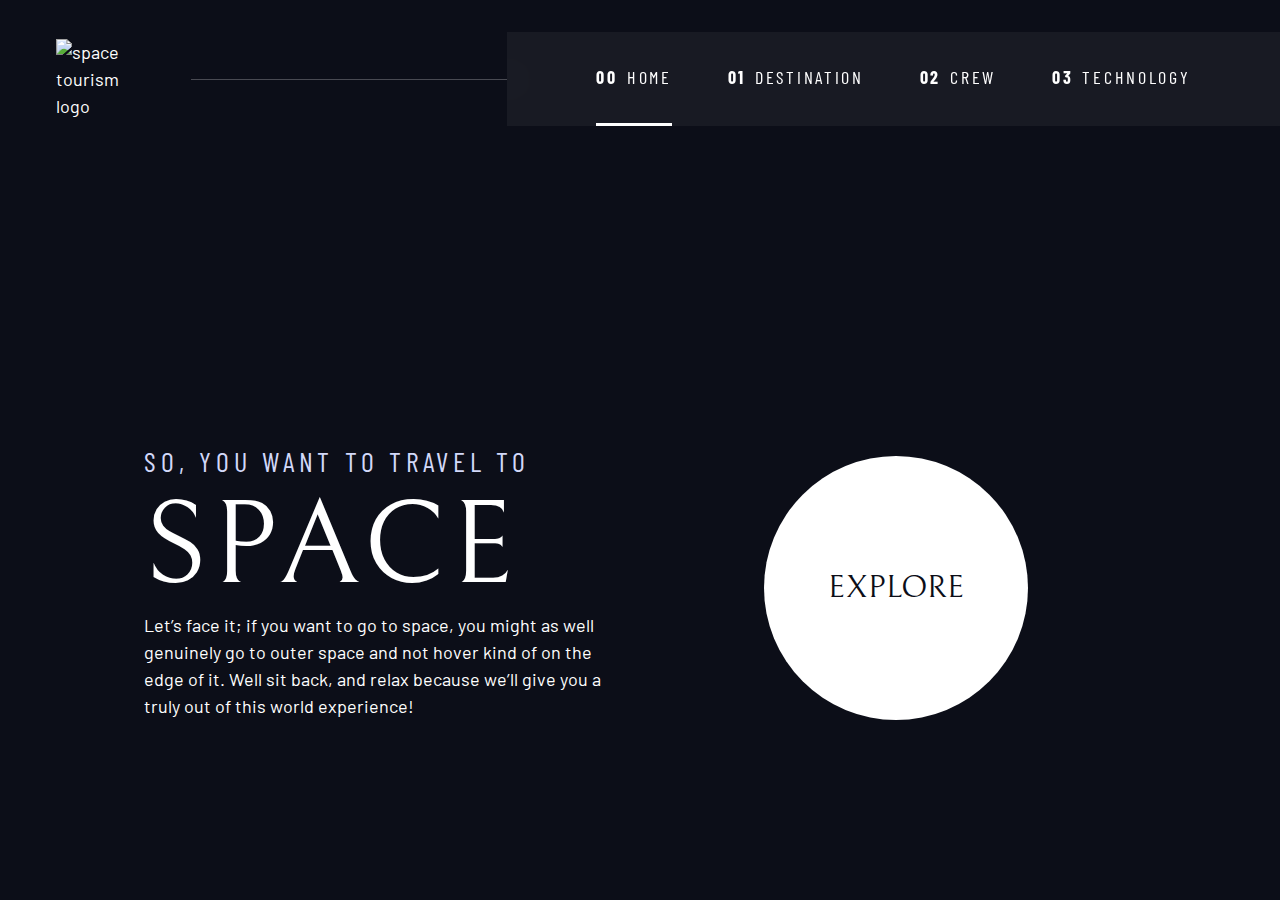
==== index.html @ 0f691ada "Rename homepage.html to index.html" ====
<!DOCTYPE html>
<html lang="en">

<head>
    <meta charset="UTF-8">
    <meta name="viewport" content="width=device-width, initial-scale=1.0">

    <link rel="icon" type="image/png" sizes="32x32" href="./assets/favicon-32x32.png">

    <title>Frontend Mentor | Space tourism website</title>
    <link rel="preconnect" href="https://fonts.googleapis.com">
    <link rel="preconnect" href="https://fonts.gstatic.com" crossorigin>
    <link
        href="https://fonts.googleapis.com/css2?family=Barlow+Condensed:wght@400;700&family=Bellefair&family=Barlow:wght@400;700&display=swap"
        rel="stylesheet">
    <!-- Custom CSS -->
    <link rel="stylesheet" href="index.css">
    <script src="navigation.js" defer></script>
</head>

<body class="home">

    <header class="primary-header flex">
        <div>
            <img src="./assets/shared/logo.svg" alt="space tourism logo" class="logo">
        </div>
        <button class="mobile-nav-toggle" aria-controls="primary-navigation"><span class="sr-only"
                aria-expanded="false">Menu</span></button>
        <nav>
            <ul id="primary-navigation" data-visible="false" class="primary-navigation underline-indicators flex">
                <li class="active"><a href="homepage.html"
                        class="ff-sans-cond text-white letter-spacing-2 uppercase"><span
                            aira-hidden="true">00</span>Home</a>
                <li><a href="destination.html" class="ff-sans-cond text-white letter-spacing-2 uppercase"><span
                            aira-hidden="true">01</span>Destination</a>
                <li><a href="crew-commander.html" class="ff-sans-cond text-white letter-spacing-2 uppercase"><span
                            aira-hidden="true">02</span>Crew</a>
                <li><a href="technology.html" class="ff-sans-cond text-white letter-spacing-2 uppercase"><span
                            aira-hidden="true">03</span>Technology</a>

            </ul>
        </nav>

    </header>

    <main class="grid-container grid-container--home">
        <div>
            <h1 class="text-accent uppercase fs-500 ff-sans-cond letter-spacing-1">So, you want to travel to
                <span class="d-block ff-serif uppercase fs-900 text-white">Space</span>
            </h1>
            <p>Let’s face it; if you want to go to space, you might as well genuinely go to
                outer space and not hover kind of on the edge of it. Well sit back, and relax
                because we’ll give you a truly out of this world experience!
            </p>
        </div>
        <div>
            <a href="destination.html" class="large-button uppercase ff-serif text-dark bg-white">Explore</a>
        </div>
    </main>

</body>

</html>
---- index.css ----
/* ------------------- */
/* Custom properties   */
/* ------------------- */

:root {
    /* colors */
    --clr-dark: 230 35% 7%;
    --clr-light: 231 77% 90%;
    --clr-white: 0 0% 100%;
    
    /* font-sizes */
    --fs-900: clamp(5rem, 8vw + 1rem, 9.375rem);
    --fs-800: 3.5rem;
    --fs-700: 1.5rem;
    --fs-600: 1rem;
    --fs-500: 1rem;
    --fs-400: 0.9375rem;
    --fs-300: 1rem;
    --fs-200: 0.875rem;
    
    /* font-families */
    --ff-serif: "Bellefair", serif;
    --ff-sans-cond: "Barlow Condensed", sans-serif;
    --ff-sans-normal: "Barlow", sans-serif;
}

@media (min-width: 35em) {
    :root {
        --fs-800: 5rem;
        --fs-700: 2.5rem;
        --fs-600: 1.5rem;
        --fs-500: 1.25rem;
        --fs-400: 1rem;
    }
}

@media (min-width: 45em) {
    :root {
        /* font-sizes */
        --fs-800: 6.25rem;
        --fs-700: 3.5rem;
        --fs-600: 2rem;
        --fs-500: 1.75rem;
        --fs-400: 1.125rem;
    }
}


/* ------------------- */
/* Reset               */
/* ------------------- */

/* https://piccalil.li/blog/a-modern-css-reset/ */

/* Box sizing */
*,
*::before,
*::after {
    box-sizing: border-box;
}

/* Reset margins */
body,
h1,
h2,
h3,
h4,
h5,
p,
figure,
picture {
    margin: 0; 
}

h1,
h2,
h3,
h4,
h5,
h6,
p {
    font-weight: 400;
}

/* set up the body */
body {
    font-family: var(--ff-sans-normal);
    font-size: var(--fs-400);
    color: hsl( var(--clr-white) );
    background-color: hsl( var(--clr-dark) );
    line-height: 1.5;
    min-height: 100vh;
    
    display: grid;
    grid-template-rows: min-content 1fr;
    
    overflow-x: hidden;
}

/* make images easier to work with */
img,
picutre {
    max-width: 100%;
    display: block;
}

/* make form elements easier to work with */
input,
button,
textarea,
select {
    font: inherit;
}

/* remove animations for people who've turned them off */
@media (prefers-reduced-motion: reduce) {  
  *,
  *::before,
  *::after {
    animation-duration: 0.01ms !important;
    animation-iteration-count: 1 !important;
    transition-duration: 0.01ms !important;
    scroll-behavior: auto !important;
  }
}


/* ------------------- */
/* Utility classes     */
/* ------------------- */

/* general */

.flex {
    display: flex;
    gap: var(--gap, 1rem);
}

.grid {
    display: grid;
    gap: var(--gap, 1rem);
}

.d-block {
    display: block;
}

.flow > *:where(:not(:first-child)) {
    margin-top: var(--flow-space, 1rem);
}

.flow--space-small {
    --flow-space: .75rem;
}

.container {
    padding-inline: 2em;
    margin-inline: auto;
    max-width: 80rem;
}

.sr-only {
  position: absolute; 
  width: 1px;
  height: 1px;
  padding: 0;
  margin: -1px; 
  overflow: hidden;
  clip: rect(0, 0, 0, 0);
  white-space: nowrap; /* added line */
  border: 0;
}

.skip-to-content {
    position: absolute;
    z-index: 9999;
    background: hsl( var(--clr-white) );
    color: hsl( var(--clr-dark) ); 
    padding: .5em 1em;
    margin-inline: auto;
    transform: translateY(-100%);
    transition: transform 250ms ease-in;
}

.skip-to-content:focus {
    transform: translateY(0);
}

/* colors */

.bg-dark { background-color: hsl( var(--clr-dark) );}
.bg-accent { background-color: hsl( var(--clr-light) );}
.bg-white { background-color: hsl( var(--clr-white) );}

.text-dark { color: hsl( var(--clr-dark) );}
.text-accent { color: hsl( var(--clr-light) );}
.text-white { color: hsl( var(--clr-white) );}

/* typography */

.ff-serif { font-family: var(--ff-serif); } 
.ff-sans-cond { font-family: var(--ff-sans-cond); } 
.ff-sans-normal { font-family: var(--ff-sans-normal); } 

.letter-spacing-1 { letter-spacing: 4.75px; } 
.letter-spacing-2 { letter-spacing: 2.7px; } 
.letter-spacing-3 { letter-spacing: 2.35px; } 

.uppercase { text-transform: uppercase; }

.fs-900 { font-size: var(--fs-900); }
.fs-800 { font-size: var(--fs-800); }
.fs-700 { font-size: var(--fs-700); }
.fs-600 { font-size: var(--fs-600); }
.fs-500 { font-size: var(--fs-500); }
.fs-400 { font-size: var(--fs-400); }
.fs-300 { font-size: var(--fs-300); }
.fs-200 { font-size: var(--fs-200); }

.fs-900,
.fs-800,
.fs-700,
.fs-600 {
    line-height: 1.1;
}

.numbered-title {
    font-family: var(--ff-sans-cond);
    font-size: var(--fs-500);
    text-transform: uppercase;
    letter-spacing: 4.72px; 
}

.numbered-title span {
    margin-right: .5em;
    font-weight: 700;
    color: hsl( var(--clr-white) / .25);
}


/* ------------------- */
/* Compontents         */
/* ------------------- */

.large-button {
    font-size: 2rem;
    position: relative;
    z-index: 1;
    display: inline-grid;
    place-items: center;
    padding: 0 2em;
    border-radius: 50%;
    aspect-ratio: 1;
    text-decoration: none;
}

.large-button::after {
    content: '';
    position: absolute;
    z-index: -1;
    width: 100%;
    height: 100%;
    background: hsl( var(--clr-white) / .1);
    border-radius: 50%;
    opacity: 0;
    transition: opacity 500ms linear, transform 750ms ease-in-out;
}
 
.large-button:hover::after,
.large-button:focus::after {
    opacity: 1;
    transform: scale(1.5);
}

/* primary-header */

.logo {
    margin: 1.5rem clamp(1.5rem, 5vw, 3.5rem);
}

.primary-header {
    justify-content: space-between;
    align-items: center;
}

.primary-navigation {
    --gap: clamp(1.5rem, 5vw, 3.5rem);
    --underline-gap: 2rem;
    list-style: none;
    padding: 0;
    margin: 0;
    background: hsl( var(--clr-white) / 0.05);
    backdrop-filter: blur(1.5rem);
}

.primary-navigation a {
    text-decoration: none;
}

.primary-navigation a > span {
    font-weight: 700;
    margin-right: .5em;
}

.mobile-nav-toggle {
    display: none;
}

@media (max-width: 35rem) {
    .primary-navigation {
        --underline-gap: .5rem;
        position: fixed;
        z-index: 1000;
        inset: 0 0 0 30%;
        list-style: none;
        padding: min(20rem, 15vh) 2rem;
        margin: 0;
        flex-direction: column;
        transform: translateX(100%);
        transition: transform 500ms ease-in-out;
    }
    
    .primary-navigation[data-visible="true"] {
        transform: translateX(0);
    }
    
    .primary-navigation.underline-indicators > .active {
       border: 0;
    }
    
    .mobile-nav-toggle {
        display: block;
        position: absolute;
        z-index: 2000;
        right: 1rem;
        top: 2rem;
        background: transparent;
        background-image: url(./assets/shared/icon-hamburger.svg);
        background-repeat: no-repeat;
        background-position: center;
        width: 1.5rem;
        aspect-ratio: 1;
        border: 0;
    }
    
    .mobile-nav-toggle[aria-expanded="true"] {
        background-image: url(./assets/shared/icon-close.svg);
    }
    
    .mobile-nav-toggle:focus-visible {
        outline: 5px solid white;
        outline-offset: 5px;
    }
    
}

@media (min-width: 35em) {
    .primary-navigation {
        padding-inline: clamp(3rem, 7vw, 7rem);
    }
}

@media (min-width: 35em) and (max-width: 44.999em) {
    .primary-navigation a > span {
        display: none;
    }
}

@media (min-width: 45em) {
    
     .primary-header::after {
         content: '';
         display: block;
         position: relative;
         height: 1px;
         width: 100%;
         margin-right: -2.5rem;
         background: hsl( var(--clr-white) / .25);
         order: 1;
     }
     
    nav {
        order: 2;
    }
    
    .primary-navigation {
        margin-block: 2rem;
    }
    
   
}


.underline-indicators > * {
    cursor: pointer;
    padding: var(--underline-gap, .5rem) 0;
    border: 0;
    border-bottom: .2rem solid hsl( var(--clr-white) / 0 );
    background-color: transparent;
}

.underline-indicators > *:hover,
.underline-indicators > *:focus {
    border-color: hsl( var(--clr-white) / .5);
}

.underline-indicators > .active,
.underline-indicators > [aria-selected="true"] {
    color: hsl( var(--clr-white) / 1);
    border-color: hsl( var(--clr-white) / 1); 
}

.tab-list {
    --gap: 2rem;
}

.dot-indicators > * {
    cursor: pointer;
    border: 0;
    border-radius: 50%;
    padding: .5em;
    background-color: hsl( var(--clr-white) / .25);
}
 
.dot-indicators > *:hover,
.dot-indicators > *:focus { 
    background-color: hsl( var(--clr-white) / .5);
}

.dot-indicators > [aria-selected="true"] {
    background-color: hsl( var(--clr-white) / 1); 
}


/* ----------------------------- */
/* Page specific background      */
/* ----------------------------- */
body {
    background-size: cover;
    background-position: bottom center;
}
/* home */
.home {
    background-image: url(./assets/home/background-home-mobile.jpg);
}

@media (min-width: 35rem) {
    .home {
        background-position: center center;
        background-image: url(./assets/home/background-home-tablet.jpg);
    }
}

@media (min-width: 45rem) {
    .home {
        background-image: url(./assets/home/background-home-desktop.jpg);
    }
} 

/* destination */
.destination {
    background-image: url(./assets/destination/background-destination-mobile.jpg);
}

@media (min-width: 35rem) {
    .destination {
        background-position: center center;
        background-image: url(./assets/destination/background-destination-tablet.jpg);
    }
}

@media (min-width: 45rem) {
    .destination {
        background-image: url(./assets/destination/background-destination-desktop.jpg);
    }
} 

/* crew */
.crew {
    background-image: url(./assets/home/background-crew-mobile.jpg);
}

@media (min-width: 35rem) {
    .crew {
        background-position: center center;
        background-image: url(./assets/crew/background-crew-tablet.jpg);
    }
}

@media (min-width: 45rem) {
    .crew {
        background-image: url(./assets/crew/background-crew-desktop.jpg);
    }
} 

/* ----------------------------- */
/* Layout                        */
/* ----------------------------- */


.grid-container {
    text-align: center;
    display: grid;
    place-items: center;
    padding-inline: 1rem;
    padding-bottom: 4rem;
}

.grid-container p:not([class]) {
    max-width: 50ch;
}

.numbered-title {
    grid-area: title;
}

/* destination layout */

.grid-container--destination {
    --flow-space: 2rem;
    grid-template-areas: 
        'title'
        'image'
        'tabs'
        'content';
}

.grid-container--destination > picture {
    grid-area: image;
    max-width: 60%;
    align-self : start;
}

.grid-container--destination > .tab-list {
    grid-area: tabs;
}

.grid-container--destination > .destination-info {
    grid-area: content;
}

.destination-meta {
    flex-direction: column;
    border-top: 1px solid hsl( var(--clr-white) / .1);
    padding-top: 2.5rem;
    margin-top: 2.5rem;
}

.destination-meta p {
    font-size: 1.75rem;
}

/* crew layout */

.grid-container--crew {
    --flow-space: 2rem;
    grid-template-areas: 
        'title'
        'image'
        'tabs'
        'content';
}

.grid-container--crew > picture {
    grid-area: image;
    max-width: 60%;
    border-bottom: 1px solid hsl( var(--clr-white) / .1);
}

.grid-container--crew > .dot-indicators {
    grid-area: tabs;
}

.grid-container--crew > .crew-details {
    grid-area: content;
}

.crew-details h2 {
    color: hsl( var(--clr-white) / .5);
}

@media (min-width: 35em) {
    .numbered-title {
        justify-self: start;
        margin-top: 2rem;
    }
    
    .destination-meta {
        flex-direction: row;
        justify-content: space-evenly;
    }
    
    .grid-container--crew {
        padding-bottom: 0;
        grid-template-areas: 
            'title'
            'content'
            'tabs'
            'image';
    }
    
    
}

@media (min-width: 45em) {
    .grid-container {
        text-align: left;
        column-gap: var(--container-gap, 2rem);
        grid-template-columns: minmax(1rem, 1fr) repeat(2, minmax(0, 30rem)) minmax(1rem, 1fr);
    }
    
    .grid-container--home {
        padding-bottom: max(6rem, 20vh);
        align-items: end;
    }
    
    .grid-container--home > *:first-child {
        grid-column: 2;
    }

    .grid-container--home > *:last-child {
        grid-column: 3;
    }
    
    .grid-container--destination {
        justify-items: start;
        align-content: start;
        grid-template-areas: 
            '. title title .'
            '. image tabs .'
            '. image content .';
    }
    
    .grid-container--destination > picture{
        /* align-self : end; */
        /* border : none; */
        max-width: 90%;
    }
     
    .destination-meta {
        --gap: min(6vw, 6rem);
        justify-content: start;
    }
    
    .grid-container--crew {
        grid-template-columns: minmax(1rem, 1fr) minmax(0,37rem) minmax(0,23rem) minmax(1rem, 1fr);
        justify-items : start;
        grid-template-areas: 
            '. title title .'
            '. content image .'
            '. tabs image .';
    }
    
    .grid-container--crew > picture {
        grid-column: span 2;
        align-self: end;
        max-width : 70%;
        /* max-height : 10% */

    }

}
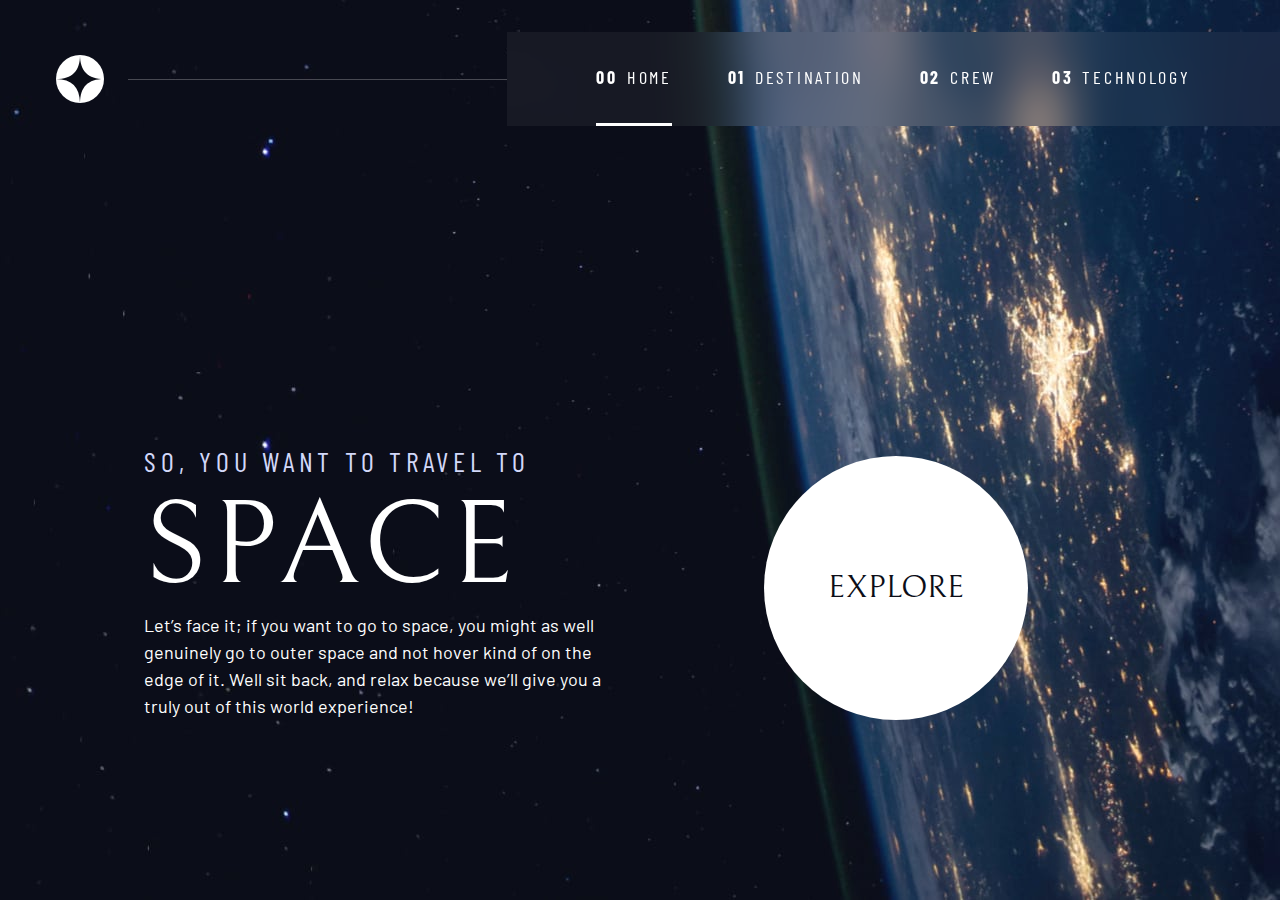
==== commit 1ebc1f2f: "Update index.html" ====
--- a/index.html
+++ b/index.html
@@ -28,7 +28,7 @@
                 aria-expanded="false">Menu</span></button>
         <nav>
             <ul id="primary-navigation" data-visible="false" class="primary-navigation underline-indicators flex">
-                <li class="active"><a href="homepage.html"
+                <li class="active"><a href="index.html"
                         class="ff-sans-cond text-white letter-spacing-2 uppercase"><span
                             aira-hidden="true">00</span>Home</a>
                 <li><a href="destination.html" class="ff-sans-cond text-white letter-spacing-2 uppercase"><span
